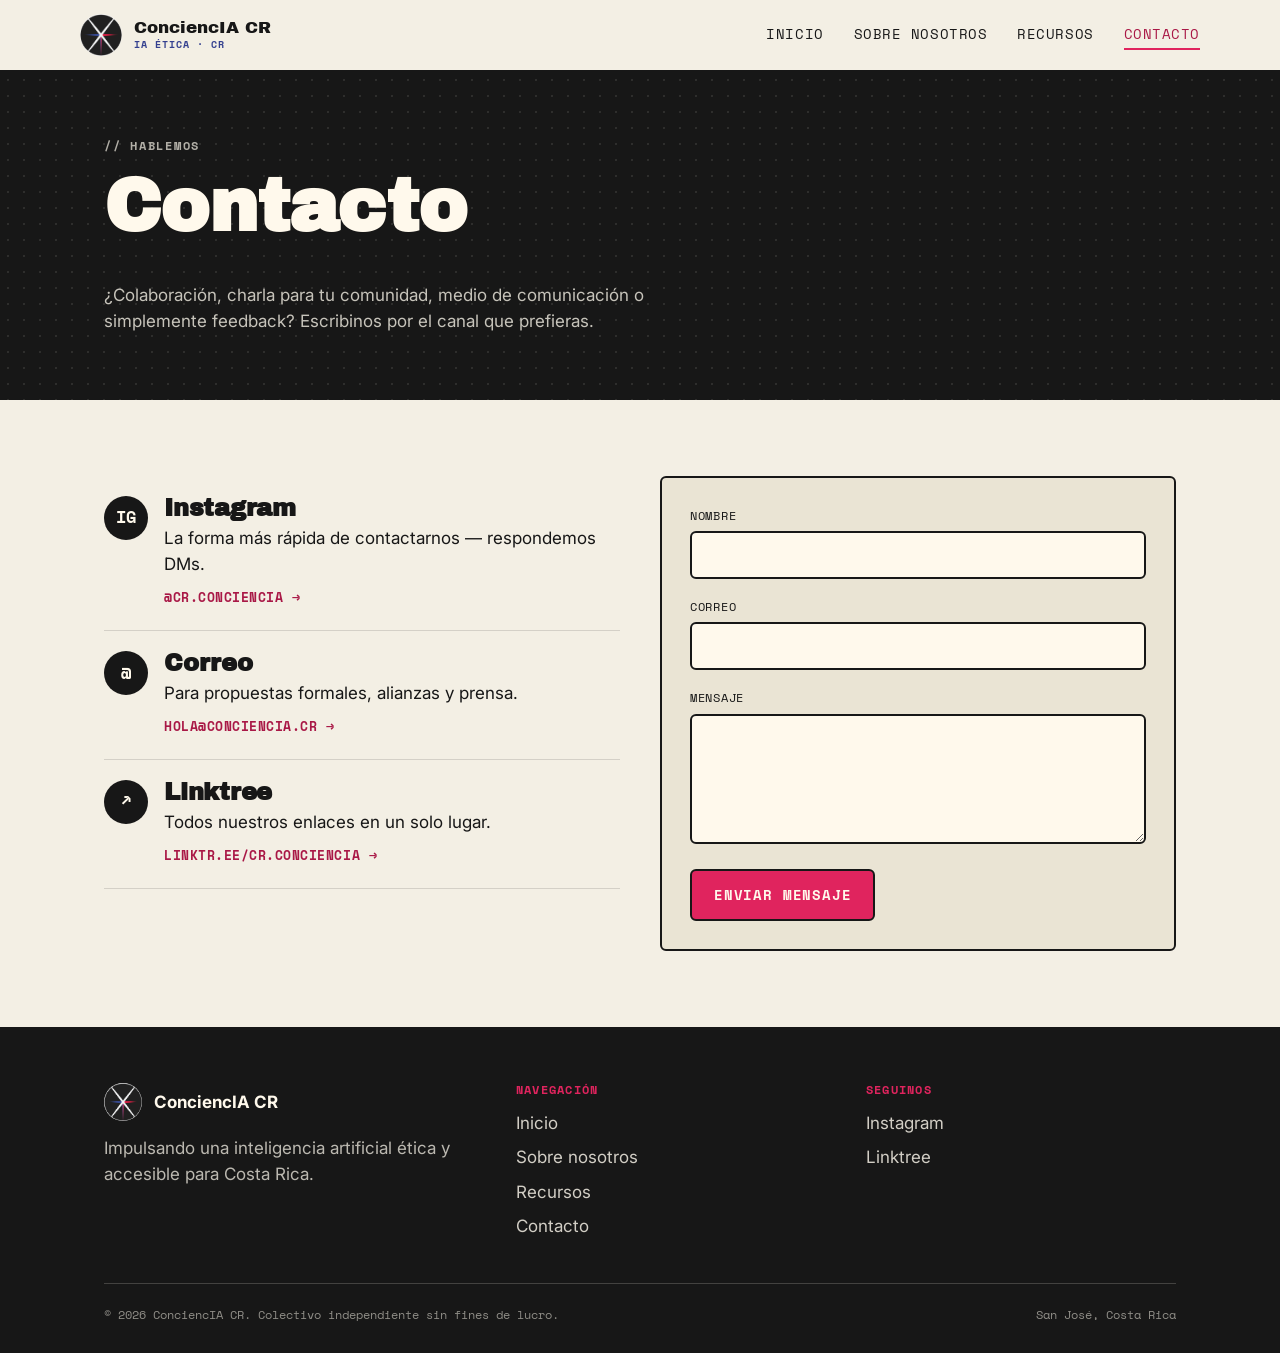
==== contacto.html @ 2514f6be "first commit" ====
<!DOCTYPE html>
<html lang="es">
<head>
<meta charset="UTF-8">
<meta name="viewport" content="width=device-width, initial-scale=1.0">
<title>Contacto — ConciencIA CR</title>
<meta name="description" content="Escribinos a ConciencIA CR: colaboraciones, charlas y alianzas para una IA ética y accesible en Costa Rica.">
<link rel="icon" href="assets/logo.png">
<link rel="preconnect" href="https://fonts.googleapis.com">
<link rel="preconnect" href="https://fonts.gstatic.com" crossorigin>
<link href="https://fonts.googleapis.com/css2?family=Archivo+Black&family=Space+Mono:wght@400;700&family=Inter:wght@400;500;600;700&display=swap" rel="stylesheet">
<link rel="stylesheet" href="css/style.css">
</head>
<body>

<header class="site-header">
  <div class="container nav">
    <a href="index.html" class="brand">
      <img src="assets/logo.png" alt="ConciencIA CR">
      <span class="brand-text">ConciencIA CR<span>IA ÉTICA · CR</span></span>
    </a>
    <button class="nav-toggle" aria-label="Abrir menú" aria-expanded="false">
      <span></span><span></span><span></span>
    </button>
    <ul class="nav-links">
      <li><a href="index.html">Inicio</a></li>
      <li><a href="sobre-nosotros.html">Sobre nosotros</a></li>
      <li><a href="recursos.html">Recursos</a></li>
      <li><a href="contacto.html" aria-current="page">Contacto</a></li>
    </ul>
  </div>
</header>

<section class="page-hero">
  <div class="container">
    <p class="eyebrow" style="color:#f3efe4b3;">// hablemos</p>
    <h1>Contacto</h1>
    <p>¿Colaboración, charla para tu comunidad, medio de comunicación o simplemente feedback? Escribinos por el canal que prefieras.</p>
  </div>
</section>

<section>
  <div class="container contact-grid">
    <div>
      <div class="contact-channel">
        <span class="icon">IG</span>
        <div>
          <h3 style="margin-bottom:4px;">Instagram</h3>
          <p style="margin-bottom:6px;">La forma más rápida de contactarnos — respondemos DMs.</p>
          <a class="card-link" href="https://www.instagram.com/cr.conciencia/" target="_blank" rel="noopener">@cr.conciencia →</a>
        </div>
      </div>
      <div class="contact-channel">
        <span class="icon">@</span>
        <div>
          <h3 style="margin-bottom:4px;">Correo</h3>
          <p style="margin-bottom:6px;">Para propuestas formales, alianzas y prensa.</p>
          <a class="card-link" href="mailto:hola@conciencia.cr">hola@conciencia.cr →</a>
        </div>
      </div>
      <div class="contact-channel">
        <span class="icon">↗</span>
        <div>
          <h3 style="margin-bottom:4px;">Linktree</h3>
          <p style="margin-bottom:6px;">Todos nuestros enlaces en un solo lugar.</p>
          <a class="card-link" href="https://linktr.ee/cr.conciencia" target="_blank" rel="noopener">linktr.ee/cr.conciencia →</a>
        </div>
      </div>
    </div>

    <div>
      <form action="mailto:hola@conciencia.cr" method="post" enctype="text/plain" class="grain-panel" style="padding:28px; border-radius:6px;">
        <div class="form-field">
          <label for="nombre">Nombre</label>
          <input type="text" id="nombre" name="nombre" required>
        </div>
        <div class="form-field">
          <label for="email">Correo</label>
          <input type="email" id="email" name="email" required>
        </div>
        <div class="form-field">
          <label for="mensaje">Mensaje</label>
          <textarea id="mensaje" name="mensaje" required></textarea>
        </div>
        <button type="submit" class="btn btn-primary" style="border:2px solid var(--ink); background:var(--crimson); border-color:var(--ink);">Enviar mensaje</button>
      </form>
    </div>
  </div>
</section>

<footer class="site-footer">
  <div class="container">
    <div class="footer-grid">
      <div>
        <div class="footer-brand">
          <img src="assets/logo.png" alt="ConciencIA CR">
          <strong>ConciencIA CR</strong>
        </div>
        <p style="color:rgba(243,239,228,0.75); max-width:38ch;">Impulsando una inteligencia artificial ética y accesible para Costa Rica.</p>
      </div>
      <div>
        <h4>Navegación</h4>
        <ul>
          <li><a href="index.html">Inicio</a></li>
          <li><a href="sobre-nosotros.html">Sobre nosotros</a></li>
          <li><a href="recursos.html">Recursos</a></li>
          <li><a href="contacto.html">Contacto</a></li>
        </ul>
      </div>
      <div>
        <h4>Seguinos</h4>
        <ul>
          <li><a href="https://www.instagram.com/cr.conciencia/" target="_blank" rel="noopener">Instagram</a></li>
          <li><a href="https://linktr.ee/cr.conciencia" target="_blank" rel="noopener">Linktree</a></li>
        </ul>
      </div>
    </div>
    <div class="footer-bottom">
      <span>© 2026 ConciencIA CR. Colectivo independiente sin fines de lucro.</span>
      <span>San José, Costa Rica</span>
    </div>
  </div>
</footer>

<script src="js/main.js"></script>
</body>
</html>
---- css/style.css ----
/* ============================================================
   ConciencIA CR — Design System
   retro-tech-tropical: bold poster type, halftone/collage
   texture, navy/crimson gradient off a near-black ground.
   ============================================================ */

:root {
  --ink: #171717;
  --ink-soft: #2b2b2b;
  --cream: #f3efe4;
  --cream-2: #fff9ec;
  --paper: #eae4d4;
  --navy: #34408f;
  --navy-deep: #232c66;
  --crimson: #e0245e;
  --crimson-deep: #a91846;
  --line: rgba(23, 23, 23, 0.14);

  --font-display: "Archivo Black", "Arial Black", sans-serif;
  --font-mono: "Space Mono", "Courier New", monospace;
  --font-body: "Inter", "Helvetica Neue", Arial, sans-serif;

  --container: 1120px;
  --radius: 6px;
}

* { box-sizing: border-box; }

html { scroll-behavior: smooth; }

body {
  margin: 0;
  background: var(--cream);
  color: var(--ink);
  font-family: var(--font-body);
  font-size: 17px;
  line-height: 1.55;
  -webkit-font-smoothing: antialiased;
}

img { max-width: 100%; display: block; }

a { color: inherit; }

.container {
  width: 100%;
  max-width: var(--container);
  margin: 0 auto;
  padding: 0 24px;
}

h1, h2, h3, h4 {
  font-family: var(--font-display);
  line-height: 1.05;
  margin: 0 0 0.5em;
  letter-spacing: -0.01em;
}

h1 { font-size: clamp(2.6rem, 6vw, 4.6rem); }
h2 { font-size: clamp(2rem, 4.2vw, 3rem); }
h3 { font-size: 1.5rem; }

p { margin: 0 0 1em; }

.eyebrow {
  font-family: var(--font-mono);
  text-transform: uppercase;
  letter-spacing: 0.14em;
  font-size: 0.78rem;
  font-weight: 700;
  color: var(--crimson);
}

/* ---------- halftone / texture helpers ---------- */

.halftone-navy {
  background-image: radial-gradient(var(--navy) 1.4px, transparent 1.4px);
  background-size: 14px 14px;
  opacity: 0.5;
}

.halftone-crimson {
  background-image: radial-gradient(var(--crimson) 1.4px, transparent 1.4px);
  background-size: 14px 14px;
  opacity: 0.5;
}

.grain-panel {
  position: relative;
  background: var(--paper);
  border: 2px solid var(--ink);
}

.tricolor-rule {
  height: 6px;
  width: 100%;
  background: linear-gradient(90deg, var(--navy) 0 33.3%, #fff 33.3% 66.6%, var(--crimson) 66.6% 100%);
}

/* ============ Header / Nav ============ */

.site-header {
  position: sticky;
  top: 0;
  z-index: 50;
  background: var(--cream);
  border-bottom: 2px solid var(--ink);
}

.nav {
  display: flex;
  align-items: center;
  justify-content: space-between;
  padding: 14px 0;
}

.brand {
  display: flex;
  align-items: center;
  gap: 12px;
  text-decoration: none;
  color: var(--ink);
}

.brand img {
  width: 42px;
  height: 42px;
  border-radius: 50%;
  object-fit: cover;
}

.brand-text {
  font-family: var(--font-display);
  font-size: 1.05rem;
  line-height: 1;
}

.brand-text span {
  display: block;
  font-family: var(--font-mono);
  font-size: 0.62rem;
  letter-spacing: 0.1em;
  color: var(--navy);
  margin-top: 4px;
  font-weight: 700;
}

.nav-links {
  display: flex;
  gap: 30px;
  list-style: none;
  margin: 0;
  padding: 0;
  font-family: var(--font-mono);
  font-size: 0.85rem;
  letter-spacing: 0.04em;
  text-transform: uppercase;
}

.nav-links a {
  text-decoration: none;
  padding-bottom: 4px;
  border-bottom: 2px solid transparent;
  transition: border-color 0.15s ease, color 0.15s ease;
}

.nav-links a:hover,
.nav-links a[aria-current="page"] {
  border-color: var(--crimson);
  color: var(--crimson-deep);
}

.nav-toggle {
  display: none;
  background: none;
  border: 2px solid var(--ink);
  border-radius: var(--radius);
  width: 42px;
  height: 38px;
  cursor: pointer;
  flex-direction: column;
  align-items: center;
  justify-content: center;
  gap: 5px;
}

.nav-toggle span {
  width: 20px;
  height: 2px;
  background: var(--ink);
}

@media (max-width: 780px) {
  .nav-toggle { display: flex; }
  .nav-links {
    position: absolute;
    top: 100%;
    left: 0;
    right: 0;
    flex-direction: column;
    gap: 0;
    background: var(--cream-2);
    border-bottom: 2px solid var(--ink);
    max-height: 0;
    overflow: hidden;
    transition: max-height 0.25s ease;
  }
  .nav-links.is-open { max-height: 320px; }
  .nav-links li { border-top: 1px solid var(--line); }
  .nav-links a { display: block; padding: 16px 24px; }
}

/* ============ Hero ============ */

.hero {
  position: relative;
  overflow: hidden;
  padding: 90px 0 70px;
  background: var(--ink);
  color: var(--cream-2);
}

.hero::before {
  content: "";
  position: absolute;
  inset: 0;
  background-image: radial-gradient(rgba(243, 239, 228, 0.12) 1.4px, transparent 1.4px);
  background-size: 16px 16px;
  pointer-events: none;
}

.hero-grid {
  position: relative;
  display: grid;
  grid-template-columns: 1.15fr 0.85fr;
  gap: 50px;
  align-items: center;
}

@media (max-width: 860px) {
  .hero-grid { grid-template-columns: 1fr; }
}

.hero h1 {
  color: var(--cream-2);
}

.hero h1 .accent { color: var(--crimson); }

.hero-lead {
  font-size: 1.15rem;
  color: rgba(243, 239, 228, 0.82);
  max-width: 46ch;
}

.hero-actions {
  display: flex;
  gap: 16px;
  margin-top: 28px;
  flex-wrap: wrap;
}

.hero-visual {
  position: relative;
  aspect-ratio: 1;
  display: flex;
  align-items: center;
  justify-content: center;
}

.hero-visual::before {
  content: "";
  position: absolute;
  inset: 6%;
  border: 2px solid rgba(243, 239, 228, 0.25);
  border-radius: 50%;
}

.hero-visual img {
  width: 68%;
  aspect-ratio: 1;
  border-radius: 50%;
  object-fit: cover;
  animation: spin-slow 40s linear infinite;
}

@keyframes spin-slow {
  to { transform: rotate(360deg); }
}

@media (prefers-reduced-motion: reduce) {
  .hero-visual img { animation: none; }
}

/* ============ Buttons ============ */

.btn {
  display: inline-flex;
  align-items: center;
  gap: 10px;
  font-family: var(--font-mono);
  font-size: 0.85rem;
  text-transform: uppercase;
  letter-spacing: 0.06em;
  font-weight: 700;
  padding: 14px 22px;
  border: 2px solid currentColor;
  border-radius: var(--radius);
  text-decoration: none;
  transition: transform 0.15s ease, background 0.15s ease, color 0.15s ease;
}

.btn-primary {
  background: var(--crimson);
  border-color: var(--crimson);
  color: var(--cream-2);
}
.btn-primary:hover { transform: translate(-2px, -2px); background: var(--crimson-deep); }

.btn-ghost {
  color: var(--cream-2);
}
.btn-ghost:hover { transform: translate(-2px, -2px); background: rgba(243, 239, 228, 0.1); }

.btn-dark {
  color: var(--ink);
}
.btn-dark:hover { transform: translate(-2px, -2px); background: var(--ink); color: var(--cream-2); }

/* ============ Sections ============ */

section { padding: 76px 0; }

.section-head {
  max-width: 62ch;
  margin-bottom: 44px;
}

.bg-paper { background: var(--paper); }
.bg-ink { background: var(--ink); color: var(--cream-2); }

/* ---------- cards ---------- */

.card-grid {
  display: grid;
  grid-template-columns: repeat(auto-fit, minmax(260px, 1fr));
  gap: 24px;
}

.card {
  background: var(--cream-2);
  border: 2px solid var(--ink);
  border-radius: var(--radius);
  padding: 26px;
  position: relative;
  transition: transform 0.15s ease, box-shadow 0.15s ease;
}

.card:hover {
  transform: translate(-3px, -3px);
  box-shadow: 5px 5px 0 var(--ink);
}

.card .tag {
  display: inline-block;
  font-family: var(--font-mono);
  font-size: 0.7rem;
  text-transform: uppercase;
  letter-spacing: 0.08em;
  background: var(--navy);
  color: var(--cream-2);
  padding: 4px 10px;
  border-radius: 3px;
  margin-bottom: 14px;
}

.card h3 { margin-bottom: 10px; }

.card p { color: var(--ink-soft); margin-bottom: 16px; }

.card-link {
  font-family: var(--font-mono);
  font-size: 0.82rem;
  font-weight: 700;
  text-decoration: none;
  color: var(--crimson-deep);
  text-transform: uppercase;
  letter-spacing: 0.04em;
}

.card-link:hover { text-decoration: underline; }

/* ---------- mission / vision blocks ---------- */

.mv-block {
  display: grid;
  grid-template-columns: 220px 1fr;
  gap: 40px;
  align-items: center;
  padding: 44px 0;
  border-bottom: 2px solid var(--ink);
}

.mv-block:last-child { border-bottom: none; }

@media (max-width: 700px) {
  .mv-block { grid-template-columns: 1fr; gap: 20px; }
}

.mv-icon {
  width: 220px;
  height: 220px;
  border-radius: 50%;
  display: flex;
  align-items: center;
  justify-content: center;
  border: 3px solid var(--ink);
  background: var(--cream-2);
}

@media (max-width: 700px) {
  .mv-icon { width: 130px; height: 130px; }
}

.mv-icon svg { width: 55%; height: 55%; }

/* ---------- values ---------- */

.value-list {
  list-style: none;
  margin: 0;
  padding: 0;
  display: grid;
  grid-template-columns: repeat(auto-fit, minmax(220px, 1fr));
  gap: 20px;
}

.value-list li {
  border-left: 4px solid var(--crimson);
  padding: 6px 0 6px 18px;
}

.value-list strong {
  display: block;
  font-family: var(--font-display);
  font-size: 1.05rem;
  margin-bottom: 4px;
}

/* ---------- pull quote ---------- */

.pull-quote {
  font-family: var(--font-display);
  font-size: clamp(1.4rem, 3vw, 2.1rem);
  line-height: 1.25;
  max-width: 24ch;
}

/* ---------- footer ---------- */

.site-footer {
  background: var(--ink);
  color: var(--cream-2);
  padding: 56px 0 28px;
}

.footer-grid {
  display: grid;
  grid-template-columns: 1.2fr 1fr 1fr;
  gap: 40px;
  padding-bottom: 36px;
  border-bottom: 1px solid rgba(243, 239, 228, 0.2);
}

@media (max-width: 700px) {
  .footer-grid { grid-template-columns: 1fr; }
}

.footer-grid h4 {
  font-family: var(--font-mono);
  text-transform: uppercase;
  font-size: 0.78rem;
  letter-spacing: 0.1em;
  color: var(--crimson);
  margin-bottom: 14px;
}

.footer-grid ul {
  list-style: none;
  margin: 0;
  padding: 0;
}

.footer-grid li { margin-bottom: 8px; }
.footer-grid a { text-decoration: none; color: rgba(243, 239, 228, 0.85); }
.footer-grid a:hover { color: var(--cream-2); text-decoration: underline; }

.footer-brand {
  display: flex;
  align-items: center;
  gap: 12px;
  margin-bottom: 14px;
}

.footer-brand img { width: 38px; height: 38px; border-radius: 50%; object-fit: cover; }

.footer-bottom {
  display: flex;
  justify-content: space-between;
  flex-wrap: wrap;
  gap: 10px;
  padding-top: 22px;
  font-family: var(--font-mono);
  font-size: 0.75rem;
  color: rgba(243, 239, 228, 0.55);
}

/* ---------- page hero (inner pages) ---------- */

.page-hero {
  background: var(--ink);
  color: var(--cream-2);
  padding: 64px 0 48px;
  position: relative;
  overflow: hidden;
}

.page-hero::before {
  content: "";
  position: absolute;
  inset: 0;
  background-image: radial-gradient(rgba(243, 239, 228, 0.1) 1.4px, transparent 1.4px);
  background-size: 16px 16px;
}

.page-hero h1 { position: relative; color: var(--cream-2); }
.page-hero p { position: relative; max-width: 55ch; color: rgba(243, 239, 228, 0.8); }

/* ---------- contact ---------- */

.contact-grid {
  display: grid;
  grid-template-columns: 1fr 1fr;
  gap: 40px;
}

@media (max-width: 780px) {
  .contact-grid { grid-template-columns: 1fr; }
}

.contact-channel {
  display: flex;
  gap: 16px;
  align-items: flex-start;
  padding: 20px 0;
  border-bottom: 1px solid var(--line);
}

.contact-channel .icon {
  width: 44px;
  height: 44px;
  border-radius: 50%;
  background: var(--ink);
  color: var(--cream-2);
  display: flex;
  align-items: center;
  justify-content: center;
  font-family: var(--font-mono);
  font-weight: 700;
  flex-shrink: 0;
}

.form-field {
  margin-bottom: 18px;
}

.form-field label {
  display: block;
  font-family: var(--font-mono);
  font-size: 0.78rem;
  text-transform: uppercase;
  letter-spacing: 0.06em;
  margin-bottom: 6px;
}

.form-field input,
.form-field textarea {
  width: 100%;
  padding: 12px 14px;
  border: 2px solid var(--ink);
  border-radius: var(--radius);
  background: var(--cream-2);
  font-family: var(--font-body);
  font-size: 1rem;
}

.form-field textarea { resize: vertical; min-height: 130px; }

/* ---------- poster cards (Recursos) ---------- */

.poster-grid {
  display: grid;
  grid-template-columns: repeat(auto-fit, minmax(280px, 1fr));
  gap: 28px;
}

.poster-card {
  border: 2px solid var(--ink);
  border-radius: var(--radius);
  padding: 30px 28px;
  min-height: 260px;
  display: flex;
  flex-direction: column;
  justify-content: space-between;
  position: relative;
  overflow: hidden;
  text-decoration: none;
  color: var(--ink);
  transition: transform 0.15s ease, box-shadow 0.15s ease;
}

.poster-card:hover {
  transform: translate(-4px, -4px);
  box-shadow: 6px 6px 0 var(--ink);
}

.poster-card::after {
  content: "";
  position: absolute;
  inset: 0;
  background-image: radial-gradient(currentColor 1.4px, transparent 1.4px);
  background-size: 15px 15px;
  opacity: 0.14;
  pointer-events: none;
}

.poster-card h3 {
  font-size: 1.7rem;
  position: relative;
  margin-bottom: 12px;
}

.poster-card .poster-sub {
  position: relative;
  font-weight: 600;
  max-width: 32ch;
}

.poster-card .poster-quote {
  position: relative;
  font-family: var(--font-mono);
  font-size: 0.85rem;
  border: 2px solid currentColor;
  border-radius: 999px;
  padding: 6px 14px;
  display: inline-block;
  margin-top: 16px;
  width: fit-content;
}

.poster-card .poster-foot {
  position: relative;
  display: flex;
  align-items: center;
  justify-content: space-between;
  margin-top: 22px;
  font-family: var(--font-mono);
  font-size: 0.75rem;
  text-transform: uppercase;
  letter-spacing: 0.06em;
}

.poster-crimson { background: var(--crimson); color: var(--cream-2); }
.poster-cream   { background: var(--cream-2); color: var(--ink); }
.poster-navy    { background: var(--navy); color: var(--cream-2); }
.poster-forest  { background: #1f3d2f; color: #fff9ec; }

/* ---------- team ---------- */

.team-grid {
  display: grid;
  grid-template-columns: repeat(auto-fit, minmax(200px, 1fr));
  gap: 24px;
}

.team-card {
  text-align: center;
}

.team-avatar {
  width: 96px;
  height: 96px;
  border-radius: 50%;
  border: 3px solid var(--ink);
  background: var(--paper);
  margin: 0 auto 14px;
  display: flex;
  align-items: center;
  justify-content: center;
  font-family: var(--font-display);
  font-size: 1.5rem;
  color: var(--navy);
}
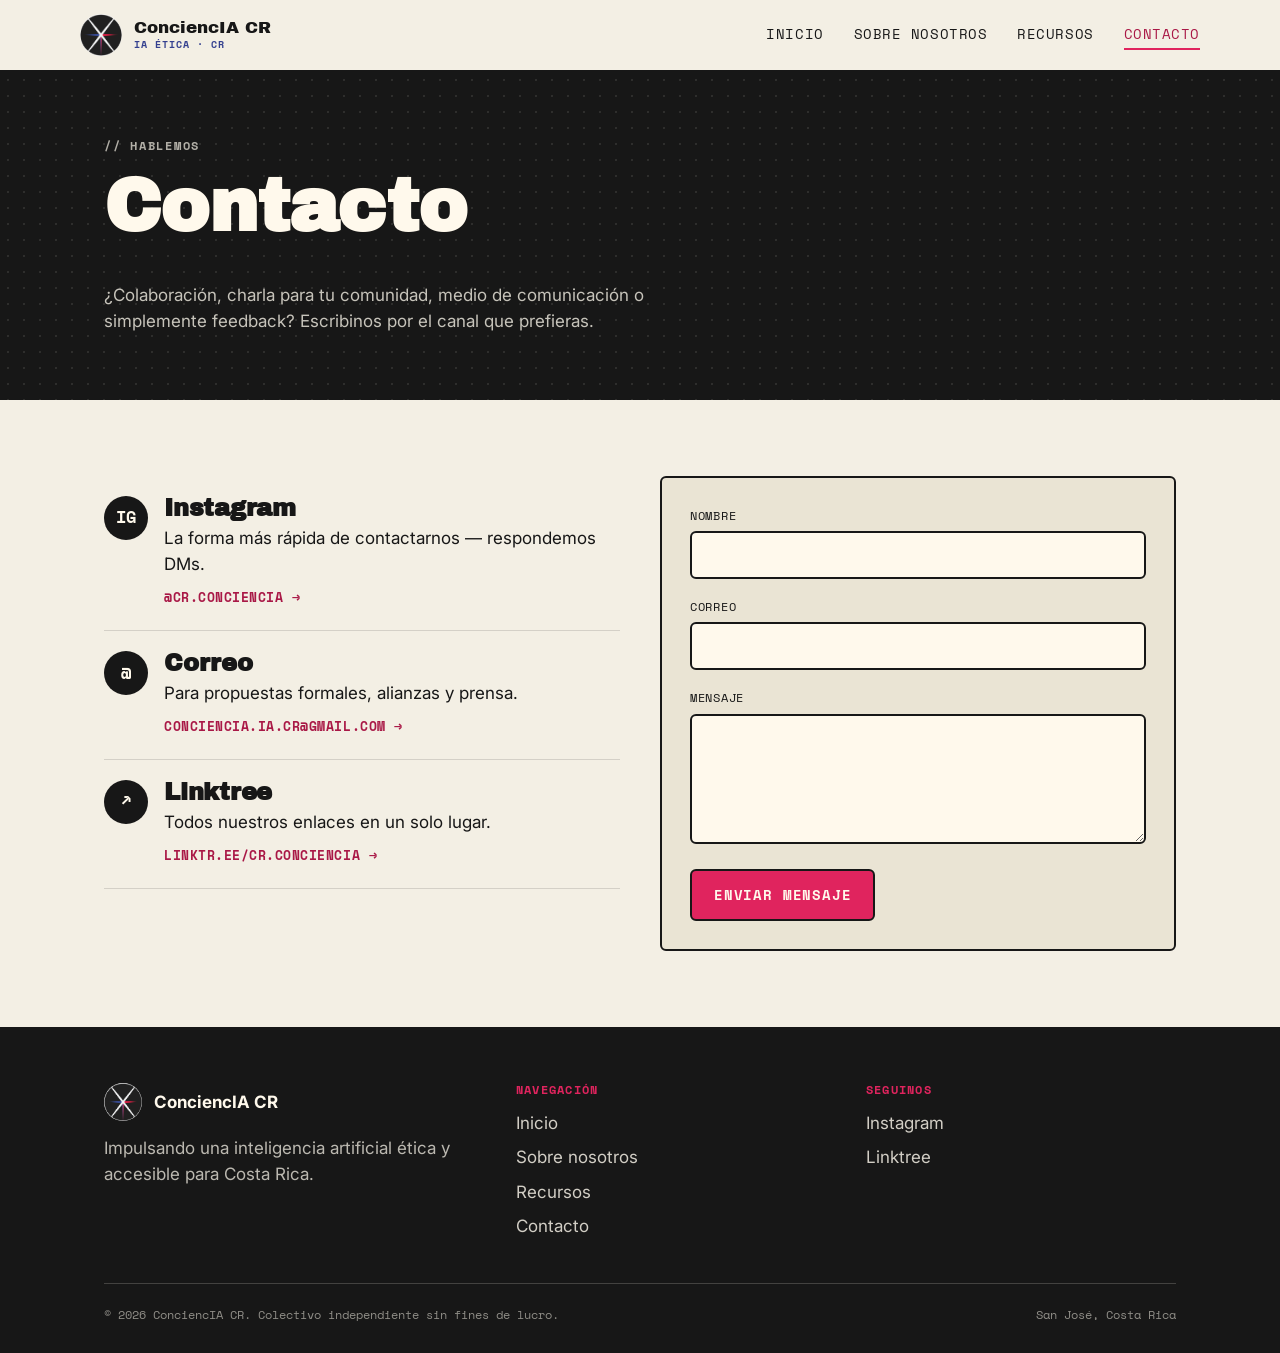
==== commit 94062aba: "Correct email and safe email handling" ====
--- a/contacto.html
+++ b/contacto.html
@@ -55,7 +55,7 @@
         <div>
           <h3 style="margin-bottom:4px;">Correo</h3>
           <p style="margin-bottom:6px;">Para propuestas formales, alianzas y prensa.</p>
-          <a class="card-link" href="mailto:hola@conciencia.cr">hola@conciencia.cr →</a>
+          <a class="card-link" href="mailto:conciencia.ia.cr@gmail.com">conciencia.ia.cr@gmail.com →</a>
         </div>
       </div>
       <div class="contact-channel">
@@ -69,7 +69,7 @@
     </div>
 
     <div>
-      <form action="mailto:hola@conciencia.cr" method="post" enctype="text/plain" class="grain-panel" style="padding:28px; border-radius:6px;">
+      <form id="contact-form" class="grain-panel" style="padding:28px; border-radius:6px;">
         <div class="form-field">
           <label for="nombre">Nombre</label>
           <input type="text" id="nombre" name="nombre" required>
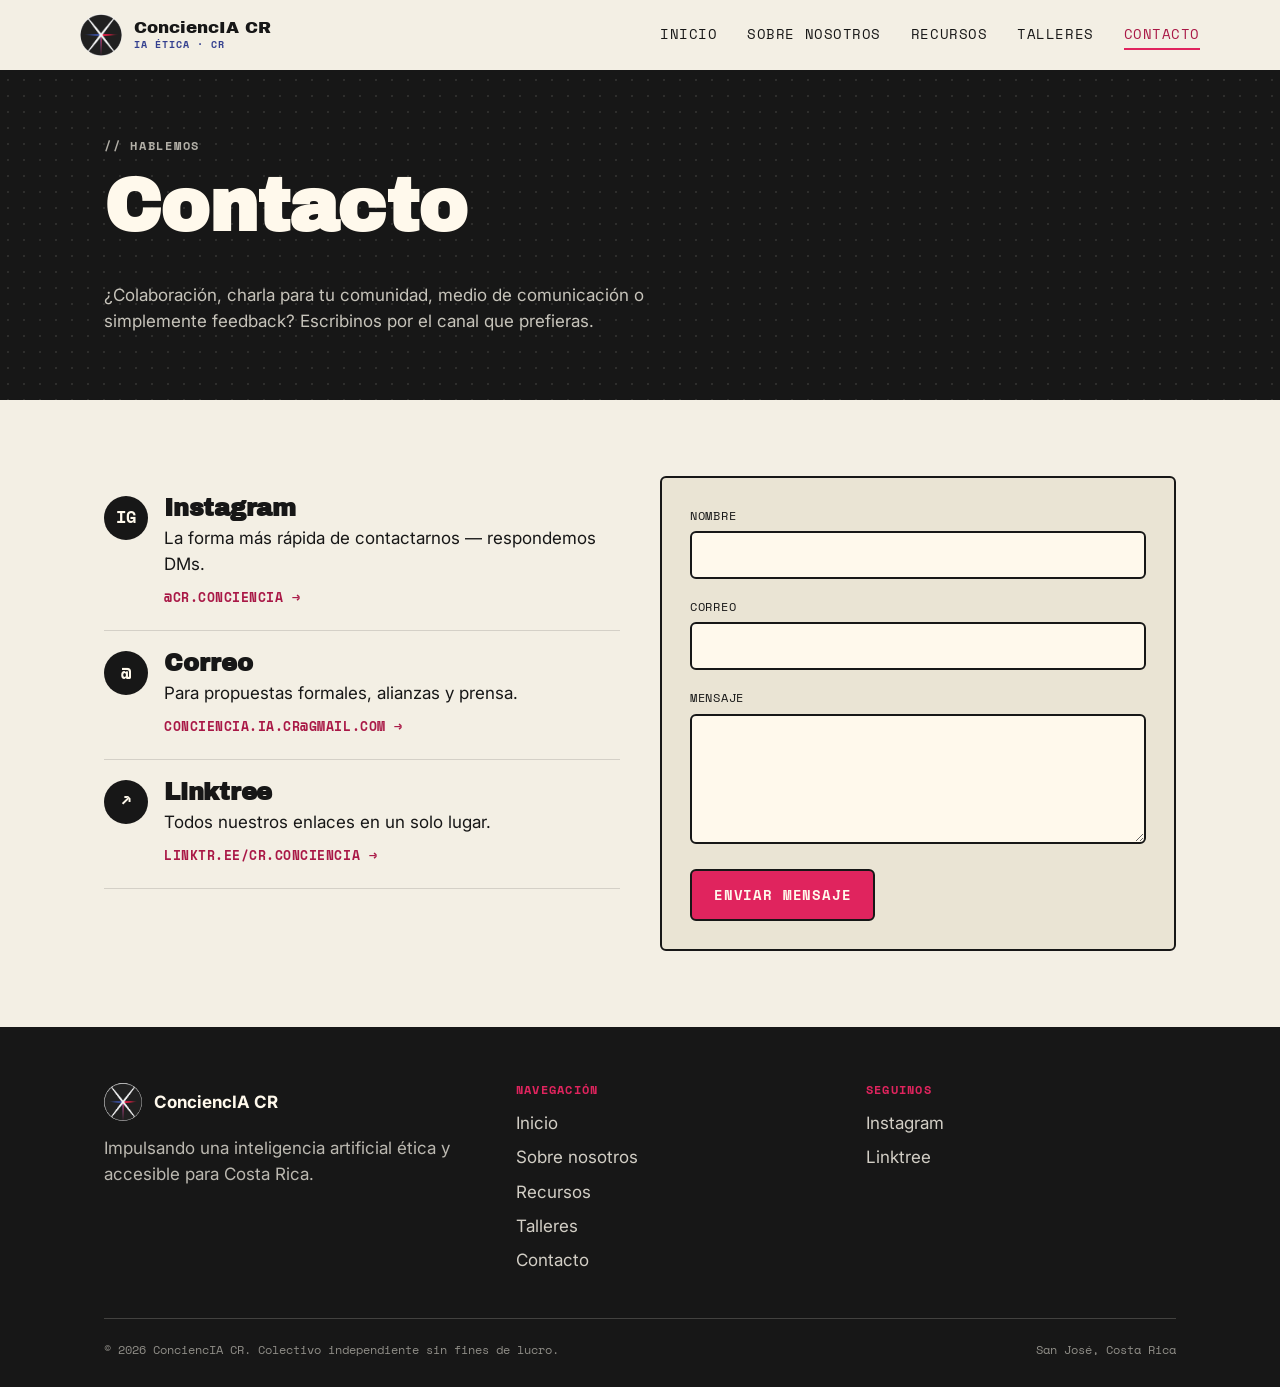
==== commit 152fbb9e: "Update content, add workshops section and add team members section" ====
--- a/contacto.html
+++ b/contacto.html
@@ -26,6 +26,7 @@
       <li><a href="index.html">Inicio</a></li>
       <li><a href="sobre-nosotros.html">Sobre nosotros</a></li>
       <li><a href="recursos.html">Recursos</a></li>
+      <li><a href="talleres.html">Talleres</a></li>
       <li><a href="contacto.html" aria-current="page">Contacto</a></li>
     </ul>
   </div>
@@ -101,10 +102,11 @@
       <div>
         <h4>Navegación</h4>
         <ul>
-          <li><a href="index.html">Inicio</a></li>
-          <li><a href="sobre-nosotros.html">Sobre nosotros</a></li>
-          <li><a href="recursos.html">Recursos</a></li>
-          <li><a href="contacto.html">Contacto</a></li>
+           <li><a href="index.html">Inicio</a></li>
+           <li><a href="sobre-nosotros.html">Sobre nosotros</a></li>
+           <li><a href="recursos.html">Recursos</a></li>
+           <li><a href="talleres.html">Talleres</a></li>
+           <li><a href="contacto.html">Contacto</a></li>
         </ul>
       </div>
       <div>
--- a/css/style.css
+++ b/css/style.css
@@ -205,7 +205,7 @@
     overflow: hidden;
     transition: max-height 0.25s ease;
   }
-  .nav-links.is-open { max-height: 320px; }
+  .nav-links.is-open { max-height: 420px; }
   .nav-links li { border-top: 1px solid var(--line); }
   .nav-links a { display: block; padding: 16px 24px; }
 }
@@ -336,6 +336,23 @@
   margin-bottom: 44px;
 }
 
+.section-head-wide {
+  max-width: 100%;
+}
+
+.section-head-wide h2 {
+  max-width: 100%;
+  font-size: clamp(2.2rem, 4.5vw, 3.4rem);
+  line-height: 1.1;
+  margin-bottom: 22px;
+}
+
+.section-head-wide p {
+  max-width: 100%;
+  font-size: 1.12rem;
+  line-height: 1.65;
+}
+
 .bg-paper { background: var(--paper); }
 .bg-ink { background: var(--ink); color: var(--cream-2); }
 
@@ -675,29 +692,324 @@
 .poster-navy    { background: var(--navy); color: var(--cream-2); }
 .poster-forest  { background: #1f3d2f; color: #fff9ec; }
 
-/* ---------- team ---------- */
-
-.team-grid {
-  display: grid;
-  grid-template-columns: repeat(auto-fit, minmax(200px, 1fr));
+/* ---------- team carousel ---------- */
+
+.team-section {
+  position: relative;
+  overflow: hidden;
+}
+
+.team-header-row {
+  display: flex;
+  justify-content: space-between;
+  align-items: flex-end;
+  gap: 28px;
+  margin-bottom: 36px;
+  flex-wrap: wrap;
+}
+
+.team-header-content {
+  max-width: 58ch;
+}
+
+.team-header-content h2 {
+  margin-bottom: 10px;
+}
+
+.team-header-content p {
+  color: var(--ink-soft);
+  margin-bottom: 0;
+  font-size: 1.05rem;
+}
+
+.carousel-controls {
+  display: flex;
+  align-items: center;
+  gap: 12px;
+}
+
+.carousel-btn {
+  width: 44px;
+  height: 44px;
+  border-radius: var(--radius);
+  border: 2px solid var(--ink);
+  background: var(--cream-2);
+  color: var(--ink);
+  display: flex;
+  align-items: center;
+  justify-content: center;
+  cursor: pointer;
+  transition: transform 0.15s ease, background-color 0.15s ease, box-shadow 0.15s ease, color 0.15s ease;
+}
+
+.carousel-btn:hover:not(:disabled) {
+  transform: translate(-2px, -2px);
+  box-shadow: 3px 3px 0 var(--ink);
+  background: var(--crimson);
+  color: var(--cream-2);
+}
+
+.carousel-btn:active:not(:disabled) {
+  transform: translate(0, 0);
+  box-shadow: none;
+}
+
+.carousel-btn:disabled {
+  opacity: 0.35;
+  cursor: not-allowed;
+  box-shadow: none;
+  transform: none;
+}
+
+.carousel-counter {
+  font-family: var(--font-mono);
+  font-size: 0.85rem;
+  font-weight: 700;
+  letter-spacing: 0.08em;
+  color: var(--navy);
+  padding: 0 4px;
+  min-width: 68px;
+  text-align: center;
+  user-select: none;
+}
+
+.team-carousel-container {
+  position: relative;
+  width: 100%;
+}
+
+.team-carousel-track {
+  display: flex;
   gap: 24px;
-}
-
-.team-card {
-  text-align: center;
-}
-
-.team-avatar {
-  width: 96px;
-  height: 96px;
+  overflow-x: auto;
+  scroll-snap-type: x mandatory;
+  scroll-behavior: smooth;
+  -webkit-overflow-scrolling: touch;
+  padding: 8px 4px 28px;
+  scrollbar-width: none;
+  margin: 0 -4px;
+  cursor: grab;
+  user-select: none;
+}
+
+.team-carousel-track.is-dragging {
+  scroll-snap-type: none;
+  scroll-behavior: auto;
+  cursor: grabbing;
+}
+
+.team-carousel-track::-webkit-scrollbar {
+  display: none;
+}
+
+.team-carousel-slide {
+  flex: 0 0 calc((100% - 48px) / 3);
+  min-width: 280px;
+  scroll-snap-align: start;
+}
+
+@media (max-width: 960px) {
+  .team-carousel-slide {
+    flex: 0 0 calc((100% - 24px) / 2);
+    min-width: 260px;
+  }
+}
+
+@media (max-width: 640px) {
+  .team-carousel-slide {
+    flex: 0 0 88%;
+    min-width: 250px;
+  }
+}
+
+.team-card-inner {
+  background: var(--cream-2);
+  border: 2px solid var(--ink);
+  border-radius: var(--radius);
+  padding: 24px;
+  height: 100%;
+  display: flex;
+  flex-direction: column;
+  position: relative;
+  transition: transform 0.2s ease, box-shadow 0.2s ease;
+}
+
+.team-card-inner:hover {
+  transform: translate(-3px, -3px);
+  box-shadow: 5px 5px 0 var(--ink);
+}
+
+.team-card-top {
+  display: flex;
+  justify-content: space-between;
+  align-items: center;
+  margin-bottom: 16px;
+}
+
+.team-card-index {
+  font-family: var(--font-mono);
+  font-size: 0.75rem;
+  font-weight: 700;
+  letter-spacing: 0.1em;
+  color: var(--crimson);
+}
+
+.team-card-tag {
+  font-family: var(--font-mono);
+  font-size: 0.65rem;
+  letter-spacing: 0.08em;
+  text-transform: uppercase;
+  background: var(--paper);
+  border: 1px solid var(--ink);
+  padding: 2px 8px;
+  border-radius: 3px;
+  color: var(--ink);
+}
+
+.team-photo-wrap {
+  width: 100%;
+  aspect-ratio: 1 / 1;
+  border: 2px solid var(--ink);
+  border-radius: var(--radius);
+  overflow: hidden;
+  position: relative;
+  background: var(--paper);
+  margin-bottom: 20px;
+}
+
+.team-member-img {
+  width: 100%;
+  height: 100%;
+  object-fit: cover;
+  object-position: center center;
+  display: block;
+  transition: transform 0.3s ease;
+}
+
+.team-card-inner:hover .team-member-img {
+  transform: scale(1.04);
+}
+
+.team-avatar-placeholder {
+  width: 100%;
+  height: 100%;
+  display: flex;
+  flex-direction: column;
+  align-items: center;
+  justify-content: center;
+  background-color: var(--paper);
+  background-image: radial-gradient(var(--navy) 1.2px, transparent 1.2px);
+  background-size: 12px 12px;
+  position: relative;
+}
+
+.team-avatar-placeholder::before {
+  content: "";
+  position: absolute;
+  inset: 10px;
+  border: 1px dashed rgba(23, 23, 23, 0.25);
+  border-radius: 4px;
+}
+
+.avatar-initials {
+  font-family: var(--font-display);
+  font-size: 3rem;
+  line-height: 1;
+  color: var(--navy);
+  letter-spacing: -0.02em;
+  z-index: 1;
+  text-shadow: 2px 2px 0 var(--cream-2);
+}
+
+.avatar-caption {
+  font-family: var(--font-mono);
+  font-size: 0.62rem;
+  letter-spacing: 0.08em;
+  text-transform: uppercase;
+  color: var(--ink-soft);
+  margin-top: 10px;
+  background: var(--cream-2);
+  border: 1px solid var(--ink);
+  padding: 3px 8px;
+  border-radius: 3px;
+  z-index: 1;
+  font-weight: 700;
+}
+
+.team-info {
+  display: flex;
+  flex-direction: column;
+  flex-grow: 1;
+}
+
+.team-name {
+  font-family: var(--font-display);
+  font-size: 1.35rem;
+  margin: 0 0 8px;
+  color: var(--ink);
+  line-height: 1.15;
+}
+
+.team-degree {
+  font-size: 0.92rem;
+  line-height: 1.45;
+  color: var(--ink-soft);
+  margin: 0 0 16px;
+  flex-grow: 1;
+}
+
+.team-univ-wrap {
+  margin-top: auto;
+}
+
+.team-univ-tag {
+  display: inline-flex;
+  align-items: center;
+  gap: 6px;
+  font-family: var(--font-mono);
+  font-size: 0.72rem;
+  font-weight: 700;
+  letter-spacing: 0.03em;
+  color: var(--navy);
+  background: rgba(52, 64, 143, 0.08);
+  border: 1px solid rgba(52, 64, 143, 0.35);
+  border-radius: 4px;
+  padding: 5px 10px;
+  line-height: 1.3;
+}
+
+.team-univ-tag::before {
+  content: "✦";
+  font-size: 0.65rem;
+  color: var(--crimson);
+}
+
+.carousel-dots {
+  display: flex;
+  justify-content: center;
+  align-items: center;
+  gap: 8px;
+  margin-top: 8px;
+}
+
+.carousel-dot {
+  width: 10px;
+  height: 10px;
   border-radius: 50%;
-  border: 3px solid var(--ink);
-  background: var(--paper);
-  margin: 0 auto 14px;
-  display: flex;
-  align-items: center;
-  justify-content: center;
-  font-family: var(--font-display);
-  font-size: 1.5rem;
-  color: var(--navy);
-}
+  border: 2px solid var(--ink);
+  background: transparent;
+  cursor: pointer;
+  padding: 0;
+  transition: all 0.2s ease;
+}
+
+.carousel-dot:hover {
+  background: rgba(224, 36, 94, 0.4);
+}
+
+.carousel-dot.is-active {
+  background: var(--crimson);
+  width: 26px;
+  border-radius: 999px;
+  border-color: var(--ink);
+}
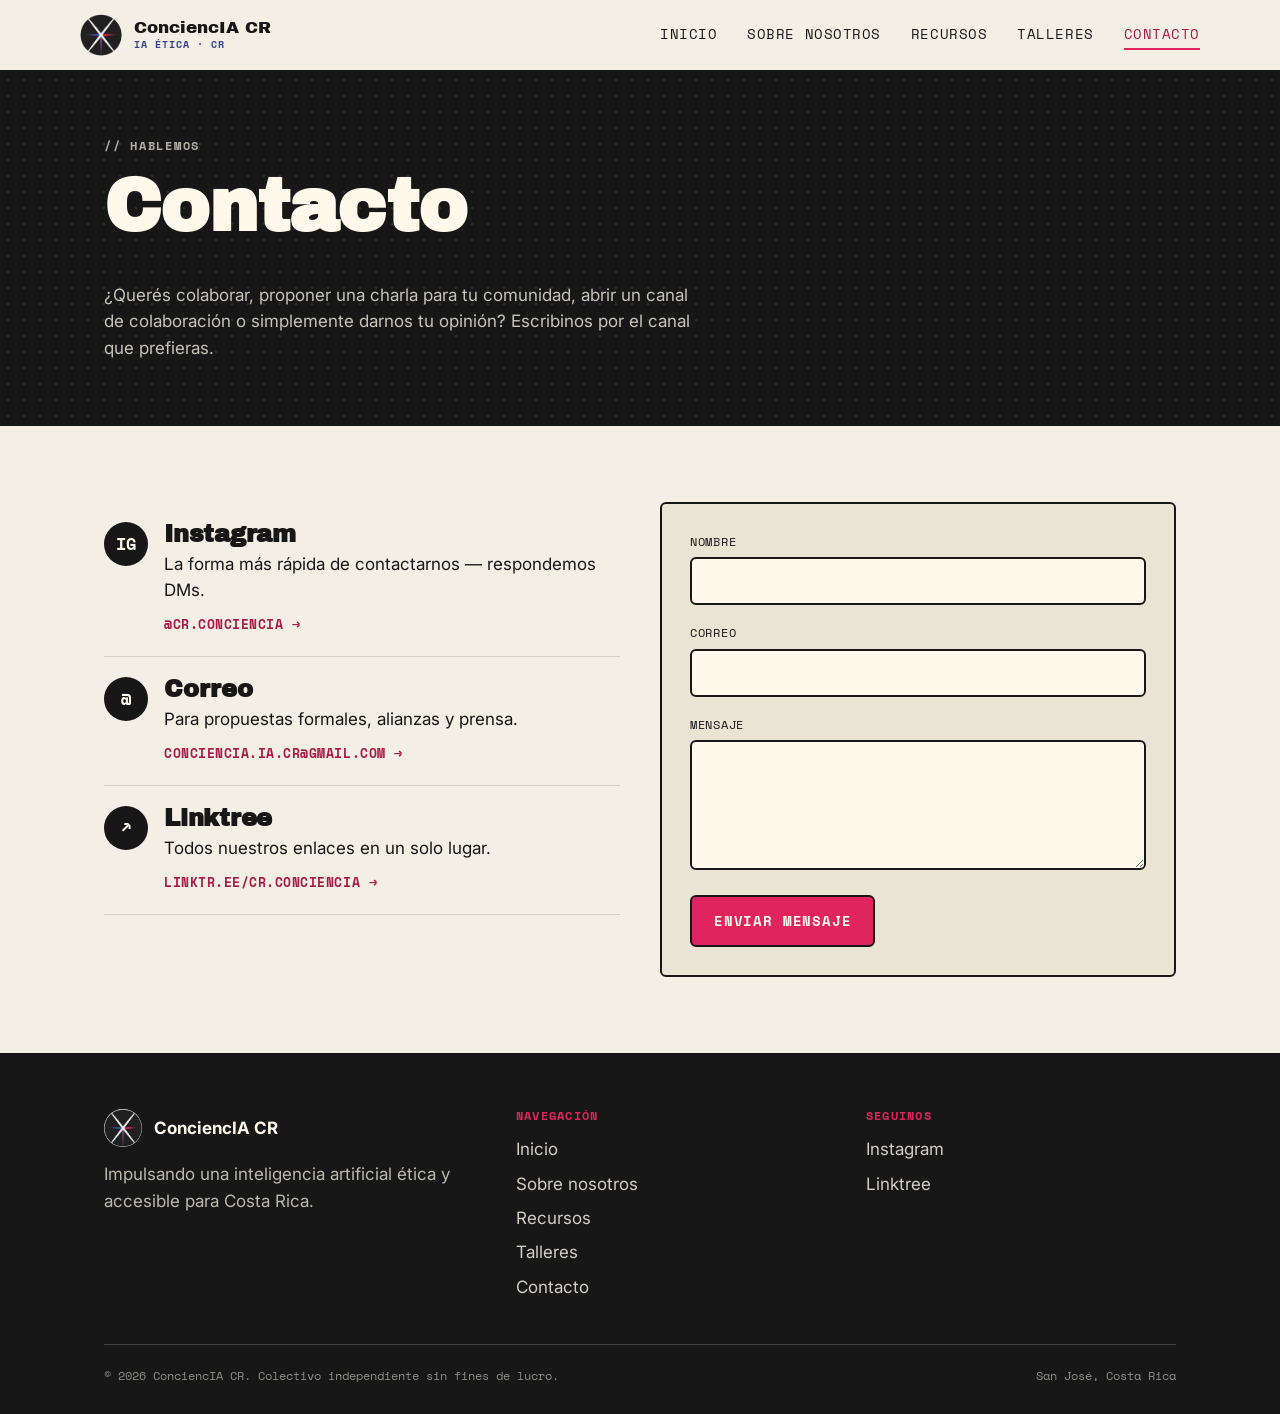
==== commit cffe019d: "Update the full content to match our defined text, and remove pre generated content" ====
--- a/contacto.html
+++ b/contacto.html
@@ -36,7 +36,7 @@
   <div class="container">
     <p class="eyebrow" style="color:#f3efe4b3;">// hablemos</p>
     <h1>Contacto</h1>
-    <p>¿Colaboración, charla para tu comunidad, medio de comunicación o simplemente feedback? Escribinos por el canal que prefieras.</p>
+    <p>¿Querés colaborar, proponer una charla para tu comunidad, abrir un canal de colaboración o simplemente darnos tu opinión? Escribinos por el canal que prefieras.</p>
   </div>
 </section>
 
